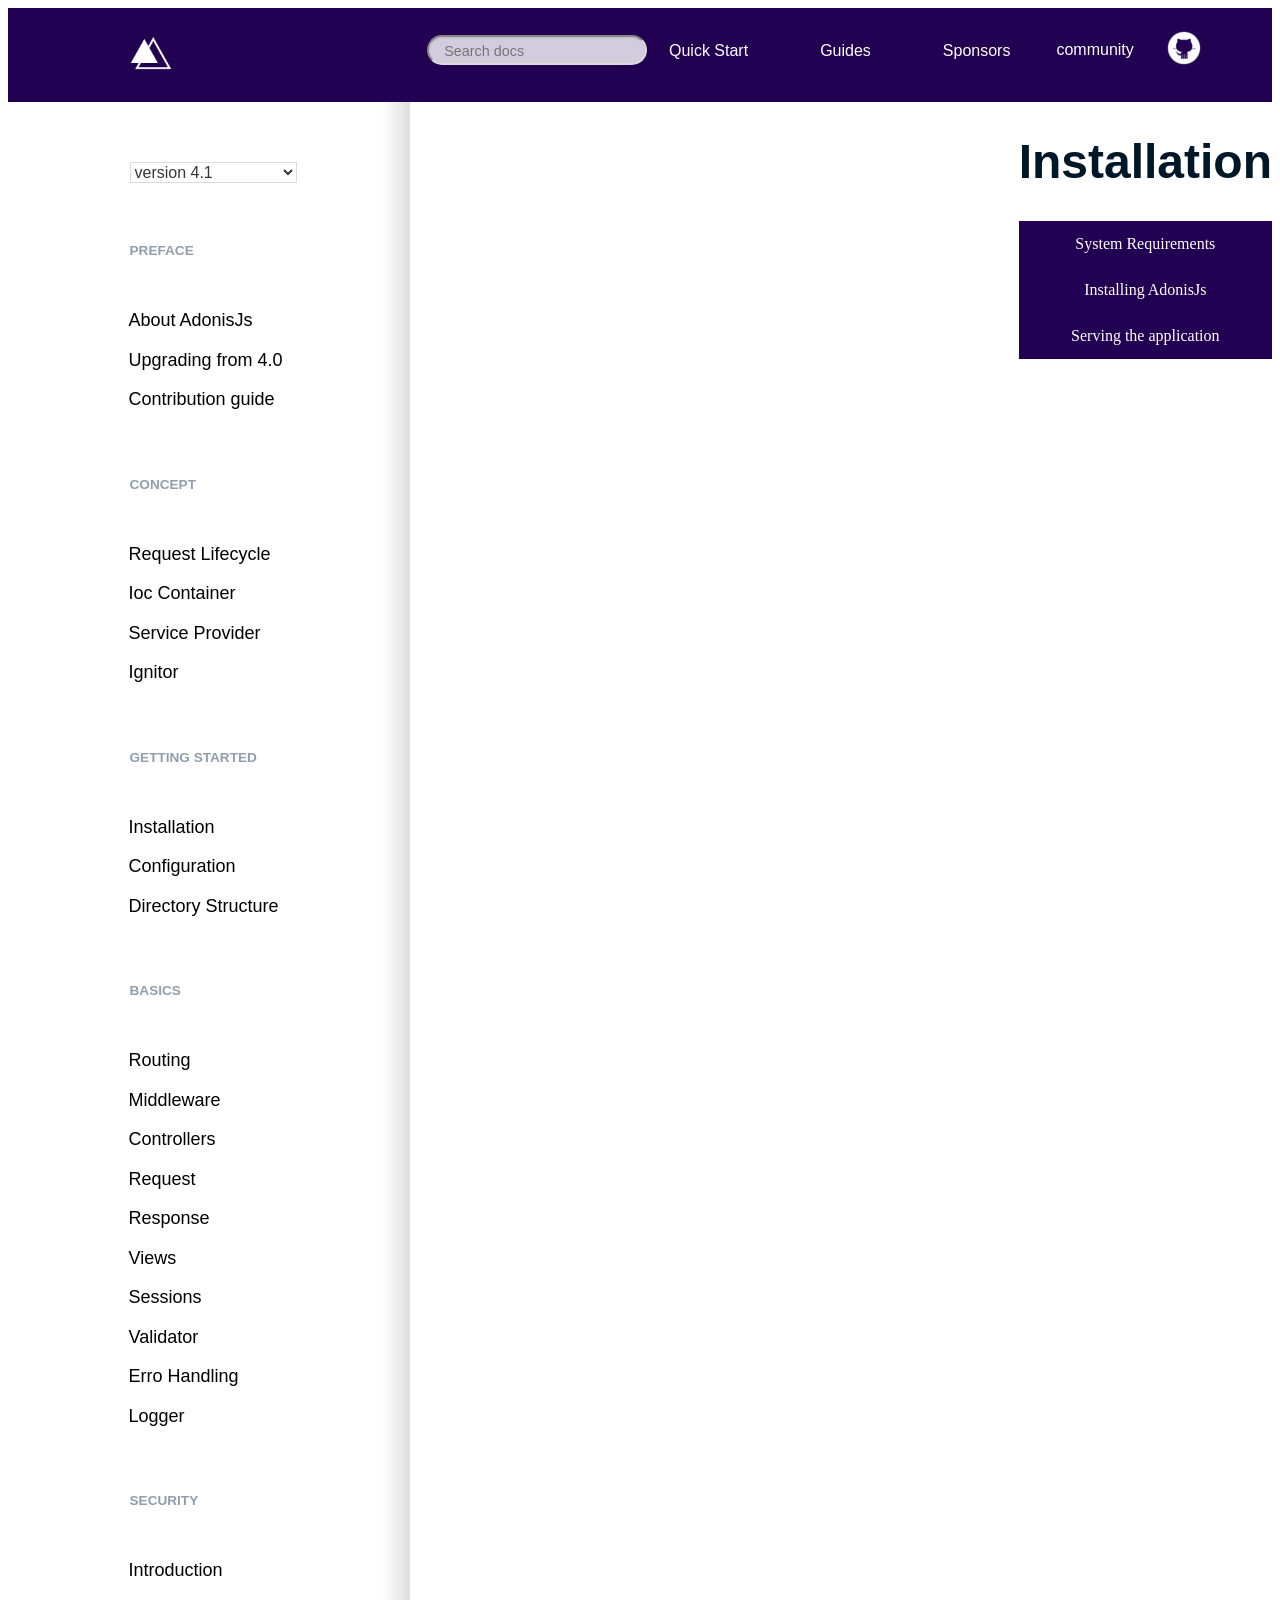
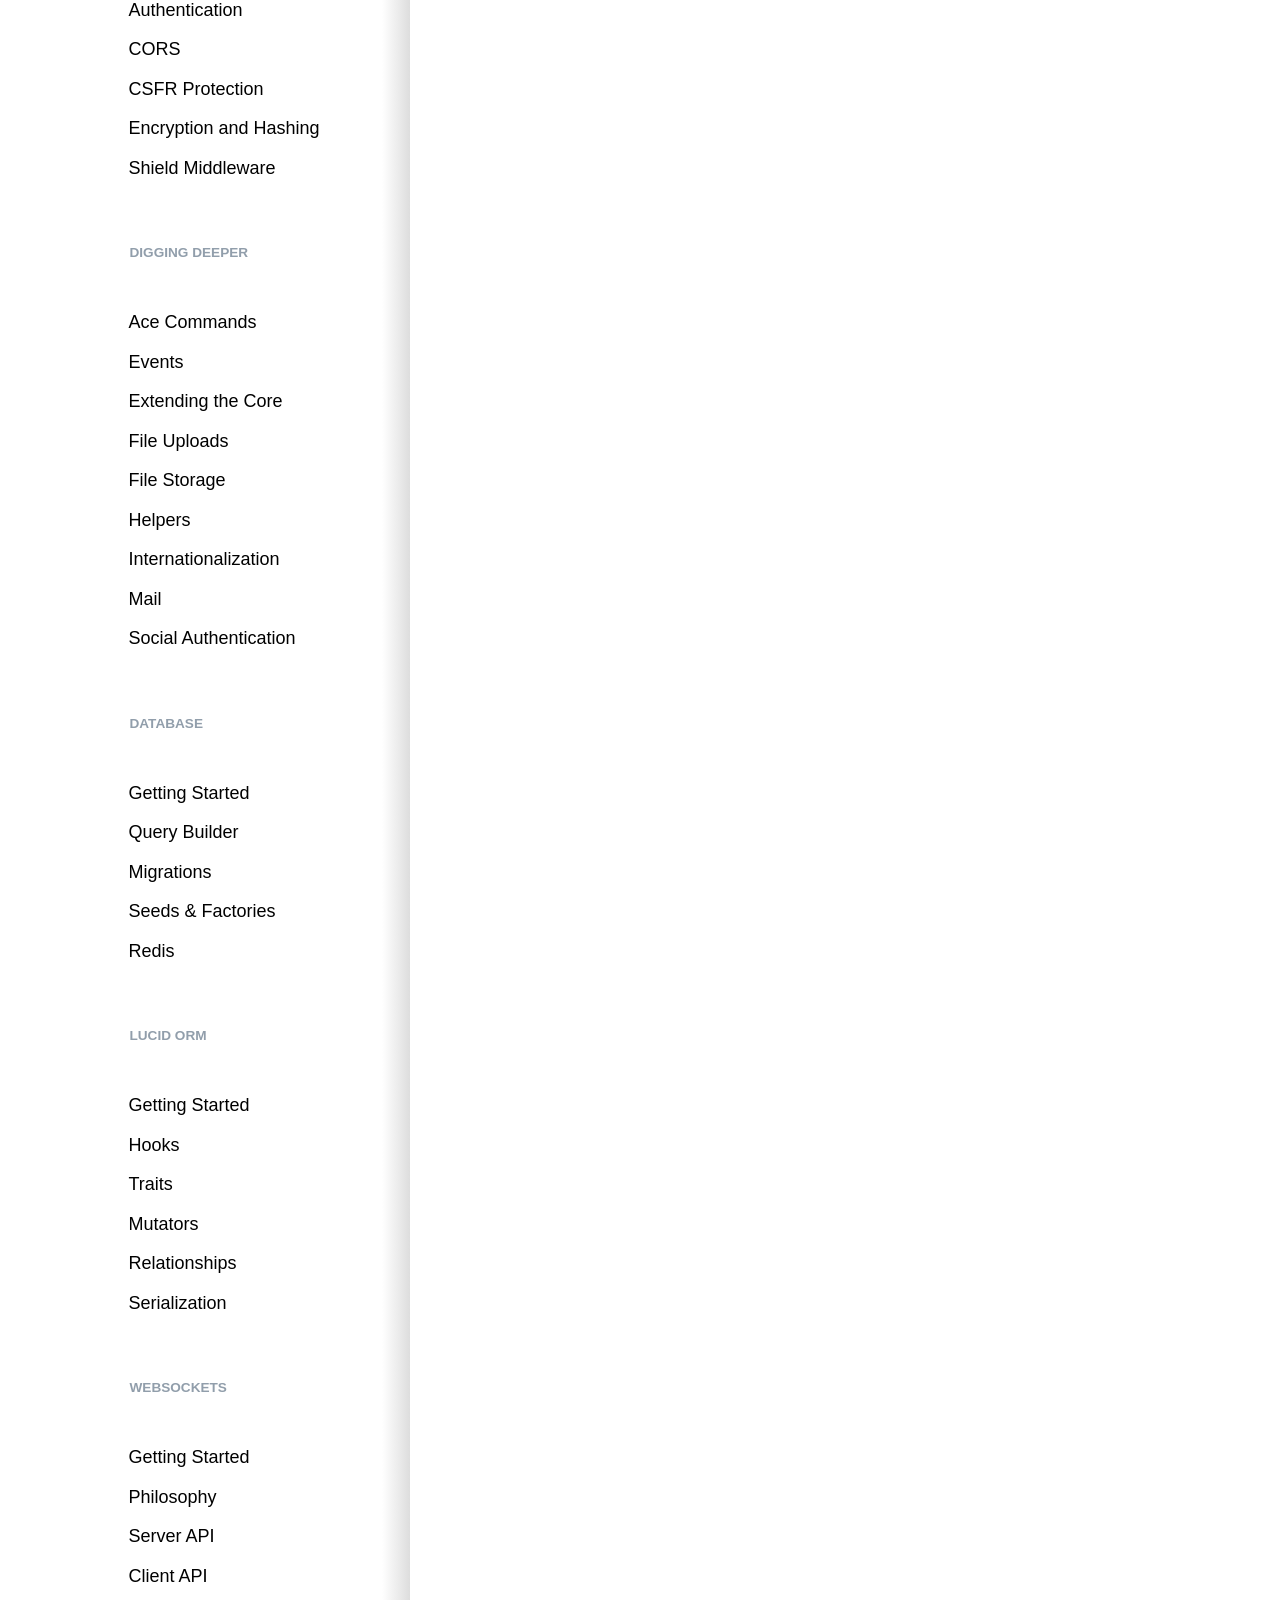
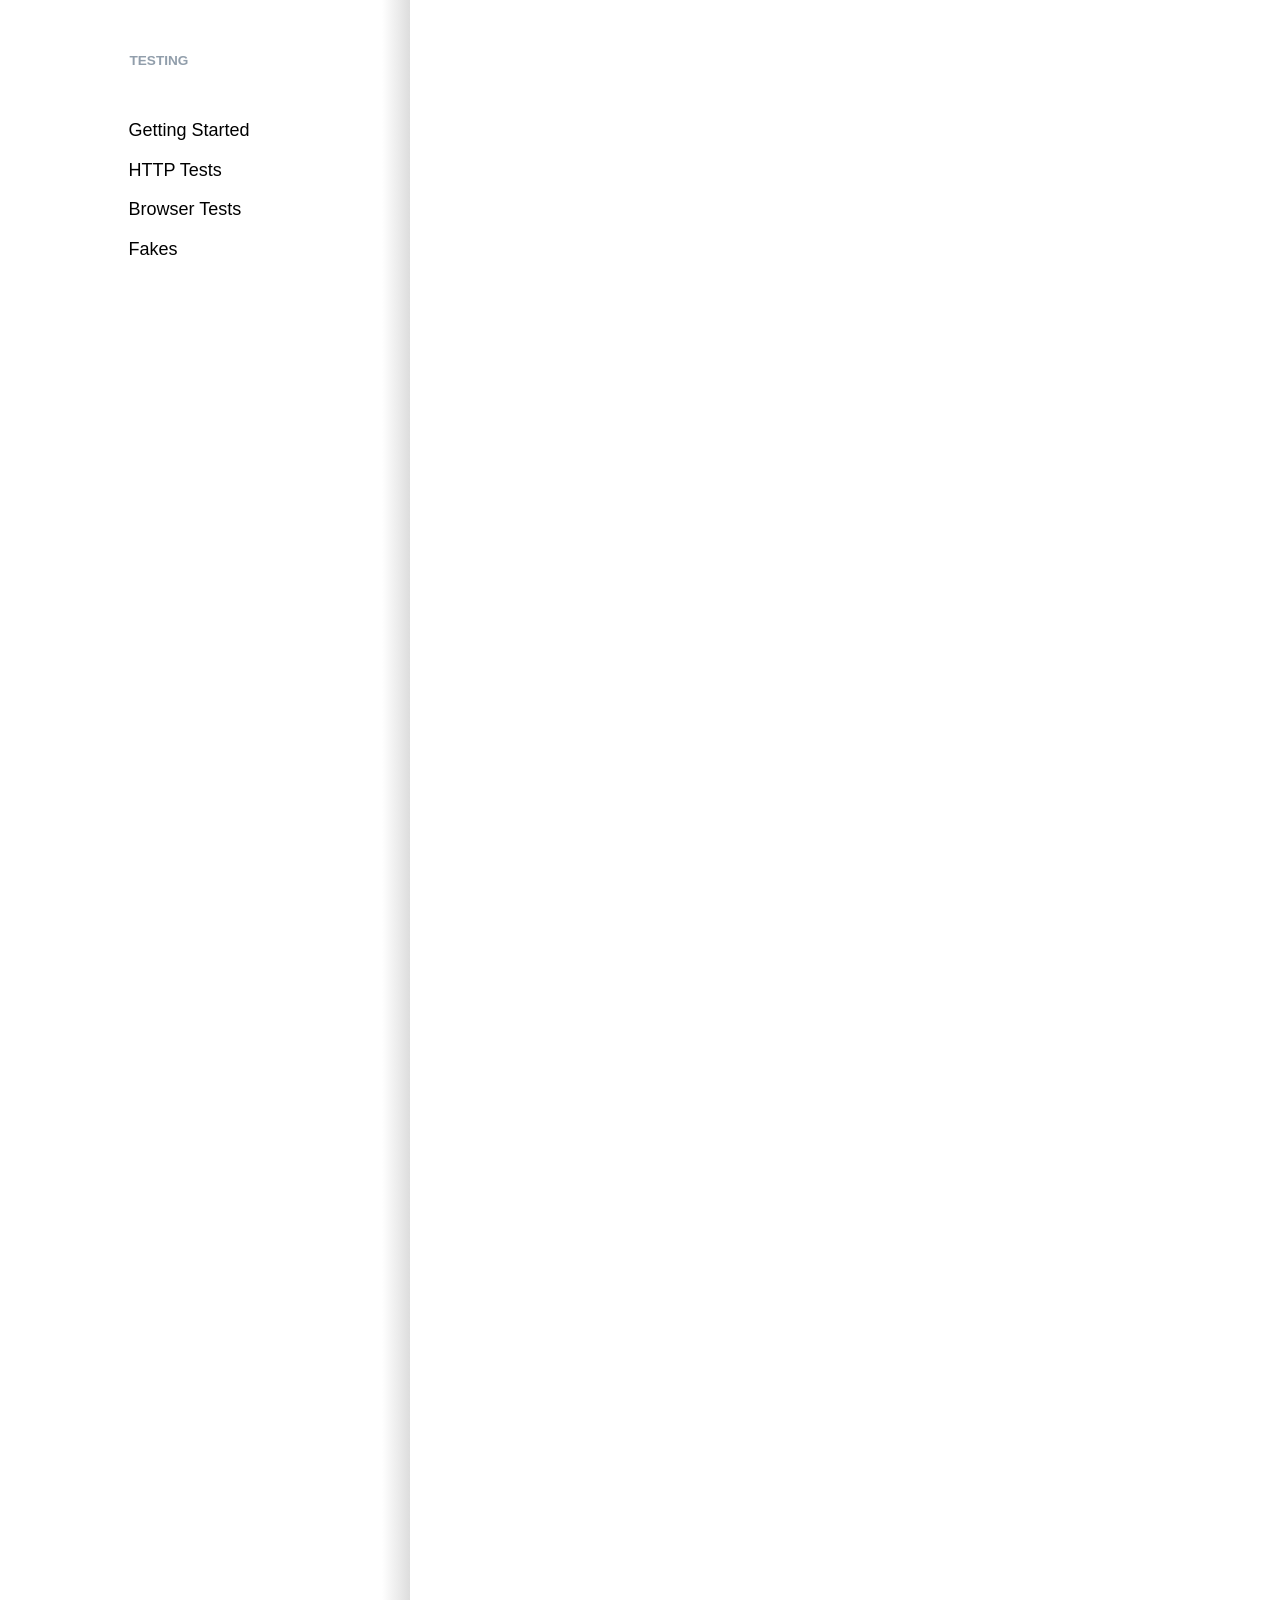
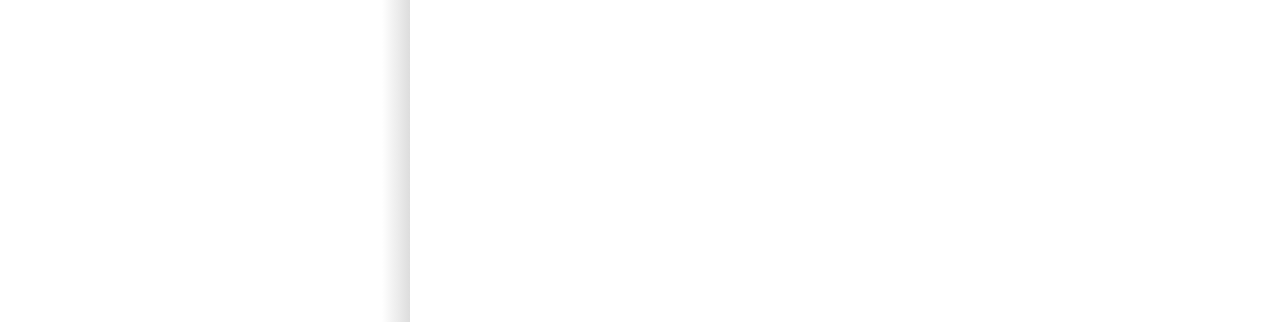
==== CursoHTML-aula6_/CursoHTML-aula6/adonisInstalation.html @ a1cc2a8f "chegando no final" ====
<!DOCTYPE html>
<html>
  <head>
    <title>Instalation</title>
    <meta charset="utf-8" />
    <link rel="icon" href="adonisPagina.png" />
    <link rel="stylesheet" href="adonis.css" />
  </head>
  <body>
    <div style="overflow: auto; min-height: 100vh">
    <div class="navbar" class="countainer">
      <ul class = "floatLeft">
        <li><img src="adonis.jpg" class="adonisImg" /></li>

        <li><input class="text" type="text" placeholder="Search docs" /></li>

        <li><a class="menu" href="#quick start">Quick Start</a></li>
        <li><a class="menu" href="#guides">Guides</a></li>
        <li><a class="menu" href="#sponsor">Sponsors</a></li>
        <li>
          <div>
            <div class="dropdown">
              <button class="dropbtn">
                community
                <i class="fa fa-caret-down"></i>
              </button>
              <div class="dropdown-content">
                <a href="#">Official Packages</a>
                <a href="#">Screecasts</a>
                <a href="#">Twitter</a>
                <a href="#">Github</a>
                <a href="#">Forum</a>
                <a href="#">Blog</a>
                <a href="#">Discord</a>
                <a href="#">Donate</a>
              </div>
            </div>
          </div>
        </li>
        <li><img class="github" src="github.png" /></li>
      </ul>
    </div>
    <main>
      <!-- conteudo da parte de cima e lateral da pagina -->
      <div class="title-wrapper">

        <div class="sidenav" class="countainer" style="min-height:100%; height: 5000px; position: absolute" >
              <select class="select">
                <option value="version4.1">version 4.1</option>
                <option value="version4.0">version 4.0</option>
                <option value="version3.2">version 3.2( legacy )</option>
              </select>
              <aside class = "menu">
              <p class= "menuLabel">Preface</p>
                <ul class = "menuInterno">
                  <li class="menuLi"><a href="#">About AdonisJs </a></li>
                  <li class="menuLi"><a href="#">Upgrading from 4.0</a></li>
                  <li class="menuLi"><a href="#">Contribution guide</a></li>
                </ul>
              </aside>
              <aside class = "menu">
              <p class= "menuLabel">Concept</p>
                <ul class = "menuInterno">
                  <li class="menuLi"><a href="#">Request Lifecycle </a></li>
                  <li class="menuLi"><a href="#">Ioc Container</a></li>
                  <li class="menuLi"><a href="#">Service Provider</a></li>
                  <li class="menuLi"><a href="#">Ignitor</a></li>
                </ul>
              </aside>
              <aside class = "menu">
              <p class= "menuLabel">Getting Started</p>
                <ul class = "menuInterno">
                  <li class="menuLi"><a href="#">Installation </a></li>
                  <li class="menuLi"><a href="#">Configuration</a></li>
                  <li class="menuLi"><a href="#">Directory Structure</a></li>
                </ul>
              </aside>
              <aside class = "menu">
              <p class= "menuLabel">Basics</p>
                <ul class = "menuInterno">
                  <li class="menuLi"><a href="#">Routing </a></li>
                  <li class="menuLi"><a href="#">Middleware</a></li>
                  <li class="menuLi"><a href="#">Controllers</a></li>
                  <li class="menuLi"><a href="#">Request</a></li>
                  <li class="menuLi"><a href="#">Response</a></li>
                  <li class="menuLi"><a href="#">Views</a></li>
                  <li class="menuLi"><a href="#">Sessions</a></li>
                  <li class="menuLi"><a href="#">Validator</a></li>
                  <li class="menuLi"><a href="#">Erro Handling</a></li>
                  <li class="menuLi"><a href="#">Logger</a></li>
                </ul>
              </aside>
              <aside class = "menu">
              <p class= "menuLabel">Security</p>
                <ul class = "menuInterno">
                  <li class="menuLi"><a href="#">Introduction </a></li>
                  <li class="menuLi"><a href="#">Authentication</a></li>
                  <li class="menuLi"><a href="#">CORS</a></li>
                  <li class="menuLi"><a href="#">CSFR Protection</a></li>
                  <li class="menuLi"><a href="#">Encryption and Hashing</a></li>
                  <li class="menuLi"><a href="#">Shield Middleware</a></li>
                </ul>
              </aside>
              <aside class = "menu">
              <p class= "menuLabel">Digging deeper</p>
                <ul class = "menuInterno">
                  <li class="menuLi"><a href="#">Ace Commands</a></li>
                  <li class="menuLi"><a href="#">Events</a></li>
                  <li class="menuLi"><a href="#"> Extending the Core</a></li>
                  <li class="menuLi"><a href="#">File Uploads</a></li>
                  <li class="menuLi"><a href="#">File Storage</a></li>
                  <li class="menuLi"><a href="#">Helpers</a></li>
                  <li class="menuLi"><a href="#">Internationalization</a></li>
                  <li class="menuLi"><a href="#">Mail</a></li>
                  <li class="menuLi"><a href="#">Social Authentication</a></li>
                </ul>
              </aside>
              <aside class = "menu">
              <p class= "menuLabel">DataBase</p>
                <ul class = "menuInterno">
                  <li class="menuLi"><a href="#">Getting Started</a></li>
                  <li class="menuLi"><a href="#">Query Builder</a></li>
                  <li class="menuLi"><a href="#">Migrations</a></li>
                  <li class="menuLi"><a href="#">Seeds & Factories</a></li>
                  <li class="menuLi"><a href="#">Redis</a></li>
                </ul>
              </aside>
              <aside class = "menu">
              <p class= "menuLabel">Lucid Orm</p>
                <ul class = "menuInterno">
                  <li class="menuLi"><a href="#">Getting Started</a></li>
                  <li class="menuLi"><a href="#">Hooks</a></li>
                  <li class="menuLi"><a href="#">Traits</a></li>
                  <li class="menuLi"><a href="#">Mutators</a></li>
                  <li class="menuLi"><a href="#">Relationships</a></li>
                  <li class="menuLi"><a href="#">Serialization</a></li>
                </ul>
              </aside>
              <aside class = "menu">
              <p class= "menuLabel">websockets</p>
                <ul class = "menuInterno">
                  <li class="menuLi"><a href="#">Getting Started</a></li>
                  <li class="menuLi"><a href="#">Philosophy</a></li>
                  <li class="menuLi"><a href="#">Server API</a></li>
                  <li class="menuLi"><a href="#">Client API</a></li>
                </ul>
              </aside>
              <aside class = "menu">
              <p class= "menuLabel">Testing</p>
                <ul class = "menuInterno">
                  <li class="menuLi"><a href="#">Getting Started</a></li>
                  <li class="menuLi"><a href="#">HTTP Tests</a></li>
                  <li class="menuLi"><a href="#">Browser Tests</a></li>
                  <li class="menuLi"><a href="#">Fakes</a></li>
                </ul>
              </aside>
        </div>
        <div class = "containerMed">
          <h1>Installation</h1>
          <!-- Conteudo mediano da pagina com o passo a passo do adonis -->
          <div>
            <div>
              <ul class = "boxInterna">
                <li><a href="#system_requires">System Requirements</a></li>
                <li><a href="#Installing_adonis">Installing AdonisJs</a></li>
                <li><a href="#serving_the_application">Serving the application</a></li>
              </ul>
            </div>
          </div>
        </div>
      </div>
    </main>
  </div>
  </body>
</html>
---- CursoHTML-aula6_/CursoHTML-aula6/adonis.css ----
/*
h1 {
  font-family: "Open Sans Condensed", "Arial", sans-serif;
  font-size: 5%;
  text-align: center;
  background-color: #851944;
  color: #fff;
  padding: 25px;
  border-bottom: 10px solid black;
  font-size: 60px;
  text-transform: uppercase;
}
<li style="float:right"><a href="#about">About</a></li>
// codigo do html
<img src="adonis.jpg" alt="imagem do adonis" width="5%" height="5%" />
      <h1>Adonis</h1>
      <img src="github.png" alt="imagem github" />
*/
html {
  background-color: #fff;
  font-size: 16px;
  -moz-osx-font-smoothing: grayscale;
  -webkit-font-smoothing: antialiased;
  min-width: 300px;
  overflow-x: hidden;
  overflow-y: scroll;
  text-rendering: optimizeLegibility;
  text-size-adjust: 100%;
}
h1,
h2,
h3,
h4,
h5 {
  font-family: "effra", sans-serif;
  font-weight: 600;
  color: #001728;
}
h1 {
  font-size: 30px;
  text-align: center;
  width: calc(100% - 40px);
  font-size: 3rem;
}
ul {
  list-style-type: none;
  margin: 0;
  padding: 0;
  overflow: hidden;
  background-color: #220052;
}

.floatLeft li {
  float: left;
}

li a {
  display: block;
  color: white;
  padding: 14px 16px;
  text-decoration: none;
}

.adonisImg {
  width: 100px;
  height: 90px;
  padding: 5px;
  box-sizing: border-box;
  margin-right: 35px;
  margin-left: 69%;
}

/*
Separacao  do h3schools

*/
/* Navbar container */
.navbar {
  overflow: hidden;
  background-color: #220052;
  font-family: Arial;
  display: flex;
  align-items: baseline;
}

/* Links inside the navbar */
.navbar a {
  float: left;
  font-size: 16px;
  color: white;
  text-align: center;
  /* padding: 12px 14px; */
  text-decoration: none;
  margin: 20px;
}

/* The dropdown container */
.dropdown {
  float: left;
  overflow: hidden;
  padding-top: 20px;
}

/* Dropdown button */
.dropdown .dropbtn {
  font-size: 16px;
  border: none;
  outline: none;
  color: white;
  padding: 8px 10px;
  background-color: inherit;
  font-family: inherit; /* Important for vertical align on mobile phones */
  margin-top: 5%; /* Important for vertical align on mobile phones */
}

/* Add a red background color to navbar links on hover 
.navbar a:hover,
.dropdown:hover .dropbtn {
  background-color: red;
}
*/
/* Dropdown content (hidden by default) */
.dropdown-content {
  display: none;
  position: absolute;
  background-color: #f9f9f9;
  min-width: 160px;
  box-shadow: 0px 8px 16px 0px rgba(0, 0, 0, 0.2);
  z-index: 1;
}

/* Links inside the dropdown */
.dropdown-content a {
  float: none;
  color: black;
  padding: 12px 16px;
  text-decoration: none;
  display: block;
  text-align: left;
}

/* Add a grey background color to dropdown links on hover */
.dropdown-content a:hover {
  background-color: #ddd;
}

/* Show the dropdown menu on hover */
.dropdown:hover .dropdown-content {
  display: block;
}
.github {
  padding: 20px;
  box-sizing: border-box;
}
.text {
  background: rgba(255, 255, 255, 0.8);
  padding: 5px;
  margin: 27px;
  border-color: #dbdbdb;
  color: #363636;
  box-shadow: inset 0 1px 2px rgba(10, 10, 10, 0.1);
  border-radius: 23px;
  padding: 6px 21px 4px 15px;
  font-size: 0.9rem;
  height: auto;
  margin-right: 270px;
  margin-left: 58%;
}
.select {
  background-color: #fff;
  border-color: #dbdbdb;
  color: #363636;
  cursor: pointer;
  display: block;
  font-size: 1em;
  max-width: 100%;
  outline: none;
  margin-left: 120px;
  margin-top: 40px;
}
.title-wrapper {
  display: flex;
  align-items: center;
  flex-direction: row-reverse;
}
.countainer {
  display: flex;
}

/* The sidebar menu */
/*css da barra lateral*/
.sidenav {
  height: 100%; /* Full-height: remove this if you want "auto" height */
  width: 400px; /* Set the width of the sidebar */
  position: fixed; /* Fixed Sidebar (stay in place on scroll) */
  z-index: 1; /* Stay on top */
  top: 0; /* Stay at the top */
  left: 0;
  background-image: linear-gradient(to right, white 93%, #ddd);
  overflow: hidden; /* Disable horizontal scroll */
  padding-top: 20px;
  margin-top: 102px;
  margin-left: 9.5px;
}

/* The navigation menu links */
.sidenav a {
  padding: 10px 10px 6px 6px;
  text-decoration: none;
  font-size: 18px;
  color: #818181;
  display: block;
  margin-top: 40px;
  font-family: "lato", sans-serif;
}

/* When you mouse over the navigation links, change their color */
.sidenav a:hover {
  color: #fb2f51;
}

/* Style page content */
.main {
  margin-left: 160px; /* Same as the width of the sidebar */
  padding: 0px 10px;
}

/* On smaller screens, where height is less than 450px, change the style of the sidebar (less padding and a smaller font size) */
@media screen and (max-height: 450px) {
  .sidenav {
    padding-top: 15px;
  }
  .sidenav a {
    font-size: 18px;
  }
}
.menuInterno {
  background-color: transparent;
  margin-top: 40px;
  display: block;
}
.menuLi a {
  padding: 6px 6px 6px 6px;
  text-decoration: none;
  font-size: 18px;
  color: black;
  margin-top: 5px;
  font-family: "lato", sans-serif;
  line-height: 1.25;
  width: 100%;
  margin-left: 113px;
}
.menuLabel {
  font-family: "effra", sans-serif;
  font-weight: 600;
  color: #919eab;
  font-size: 0.85rem;
  text-transform: uppercase;
  margin-top: 60px;
  margin-left: 120px;
}
.containerMed {
  text-align: center;
}
.boxInterna li a {
  background-color: transparent;
}
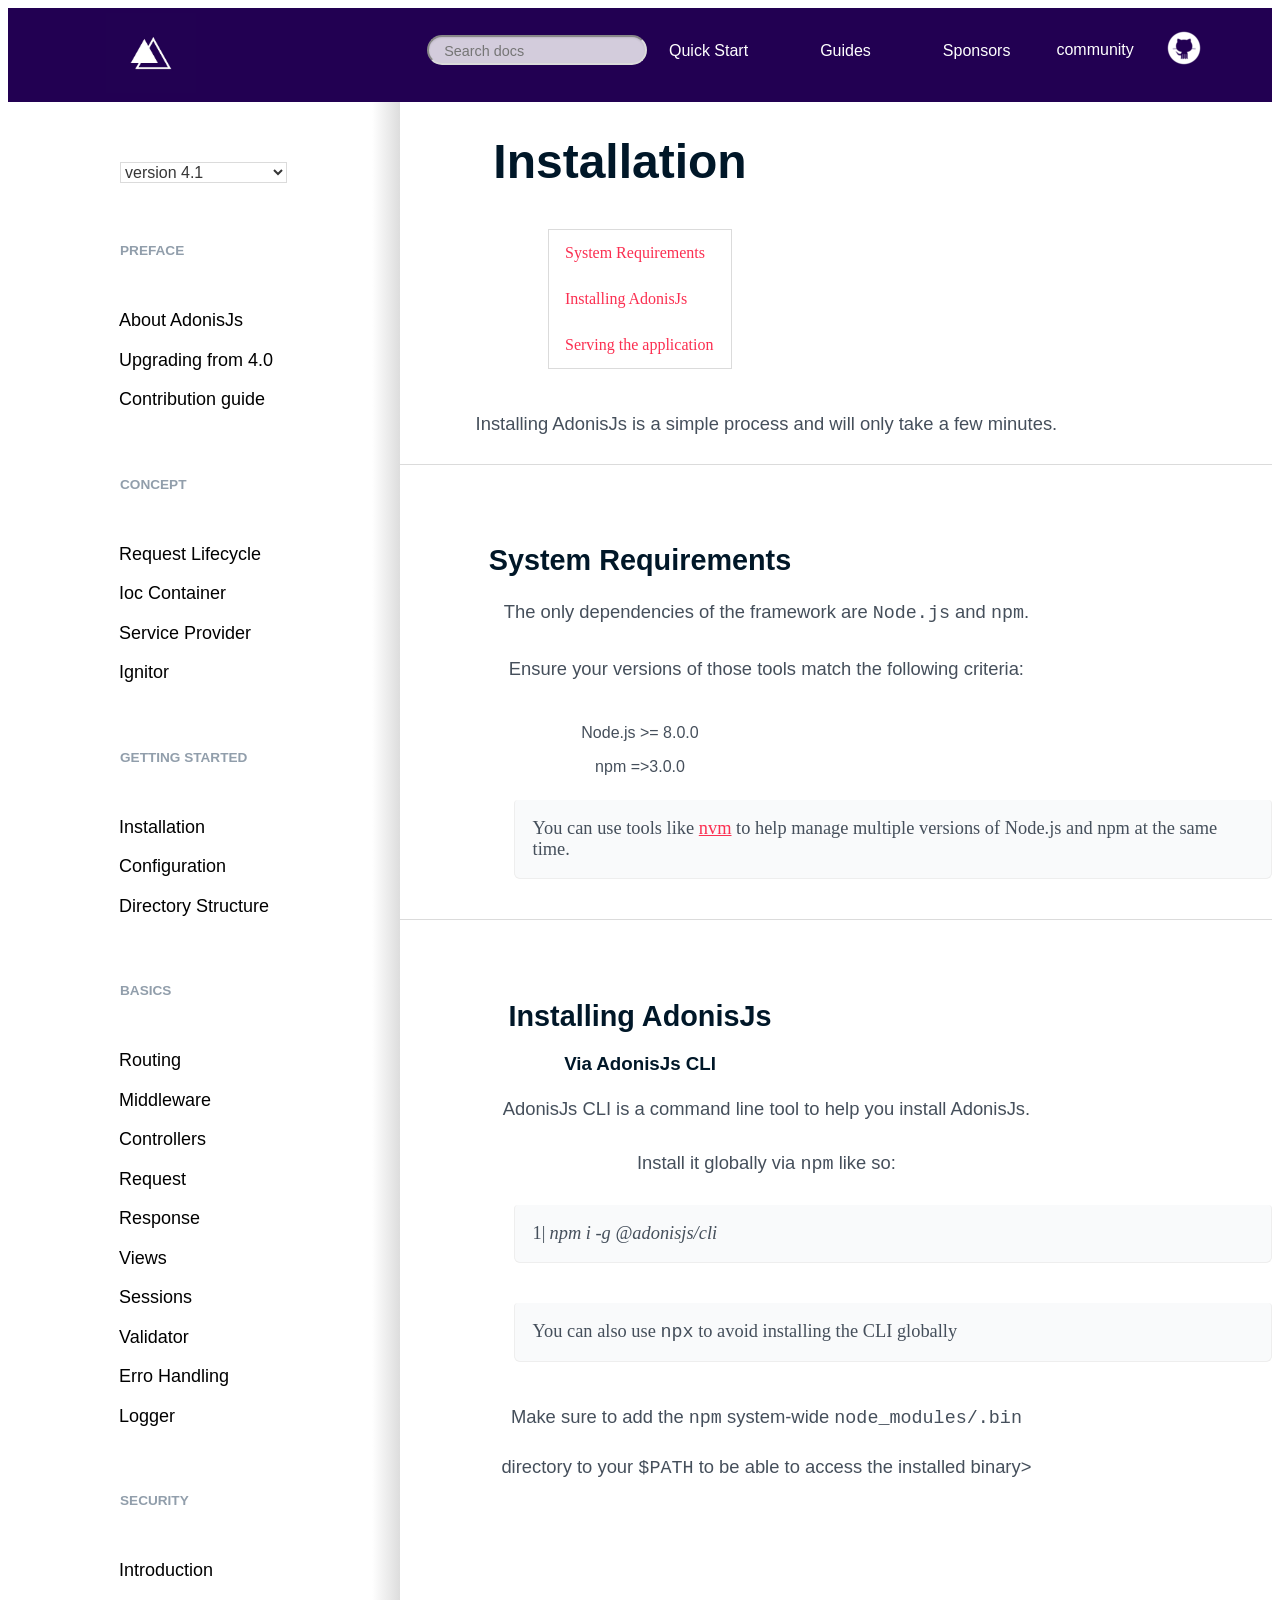
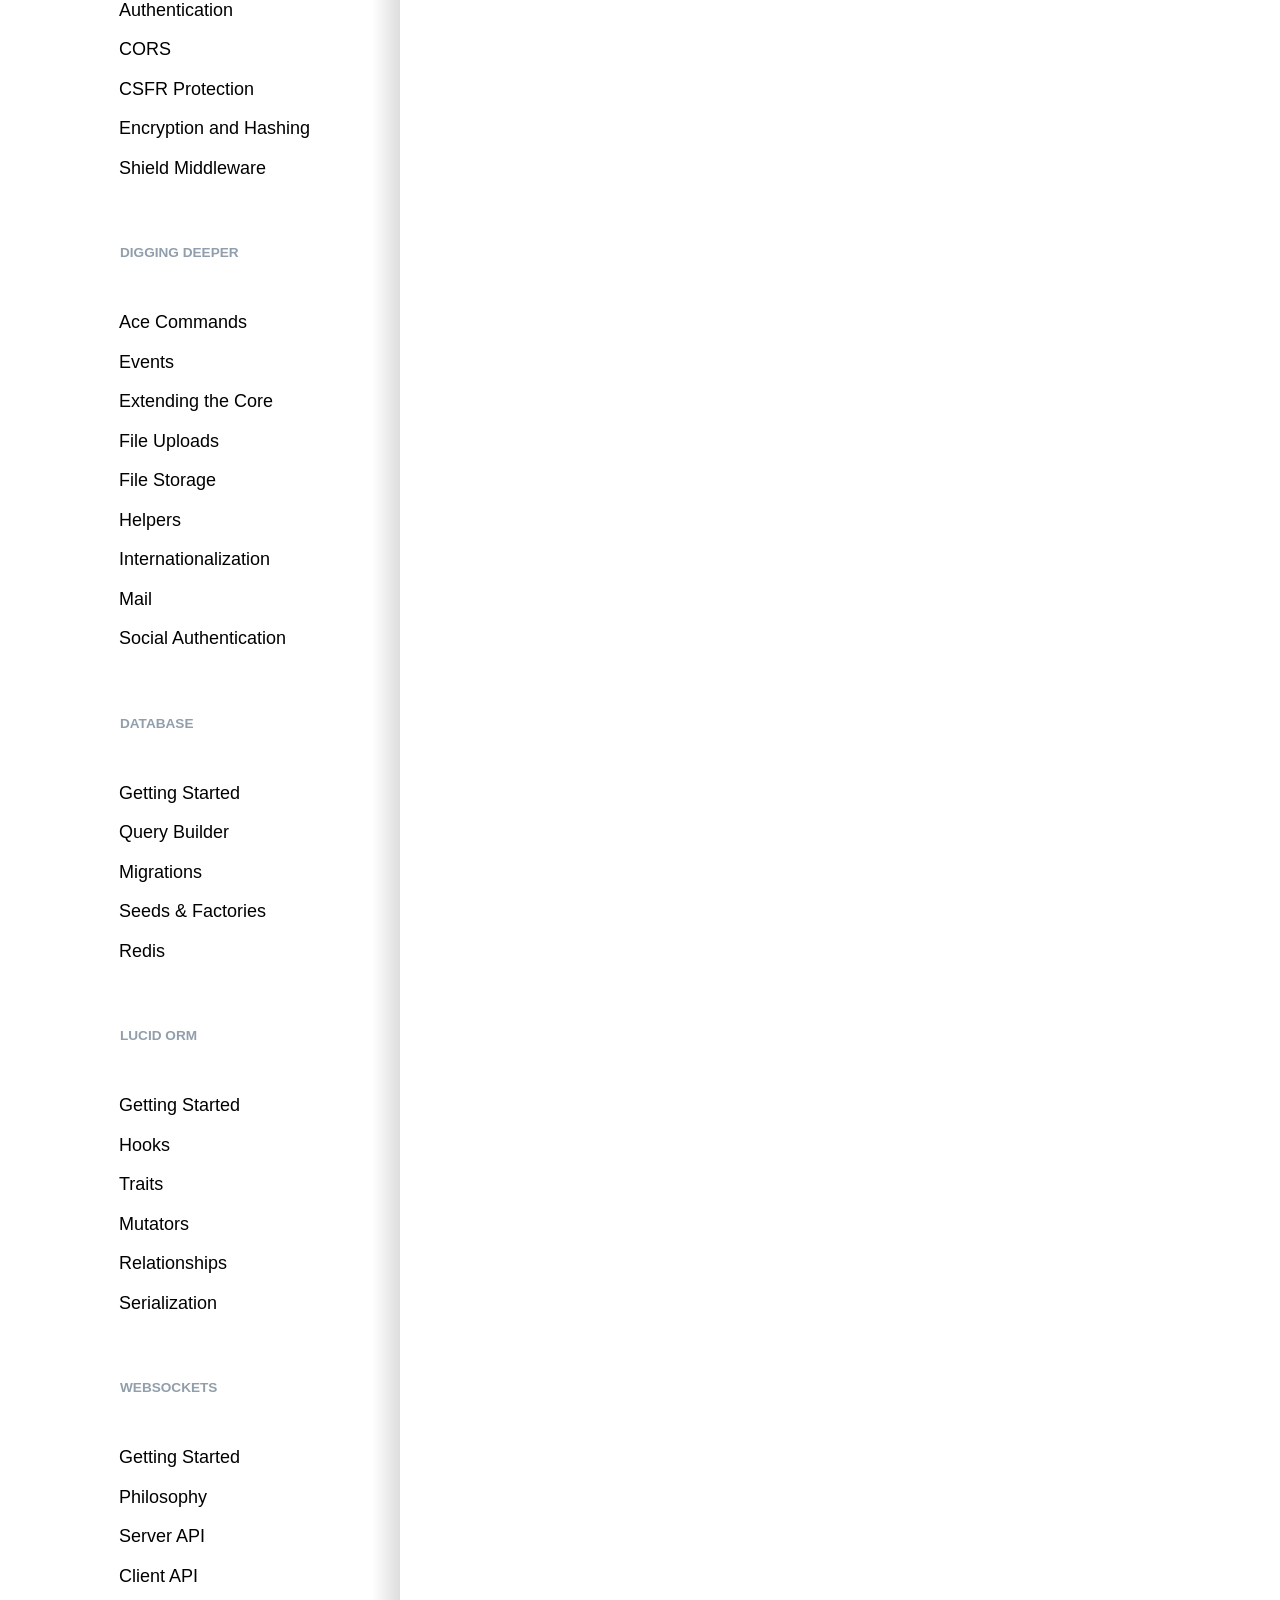
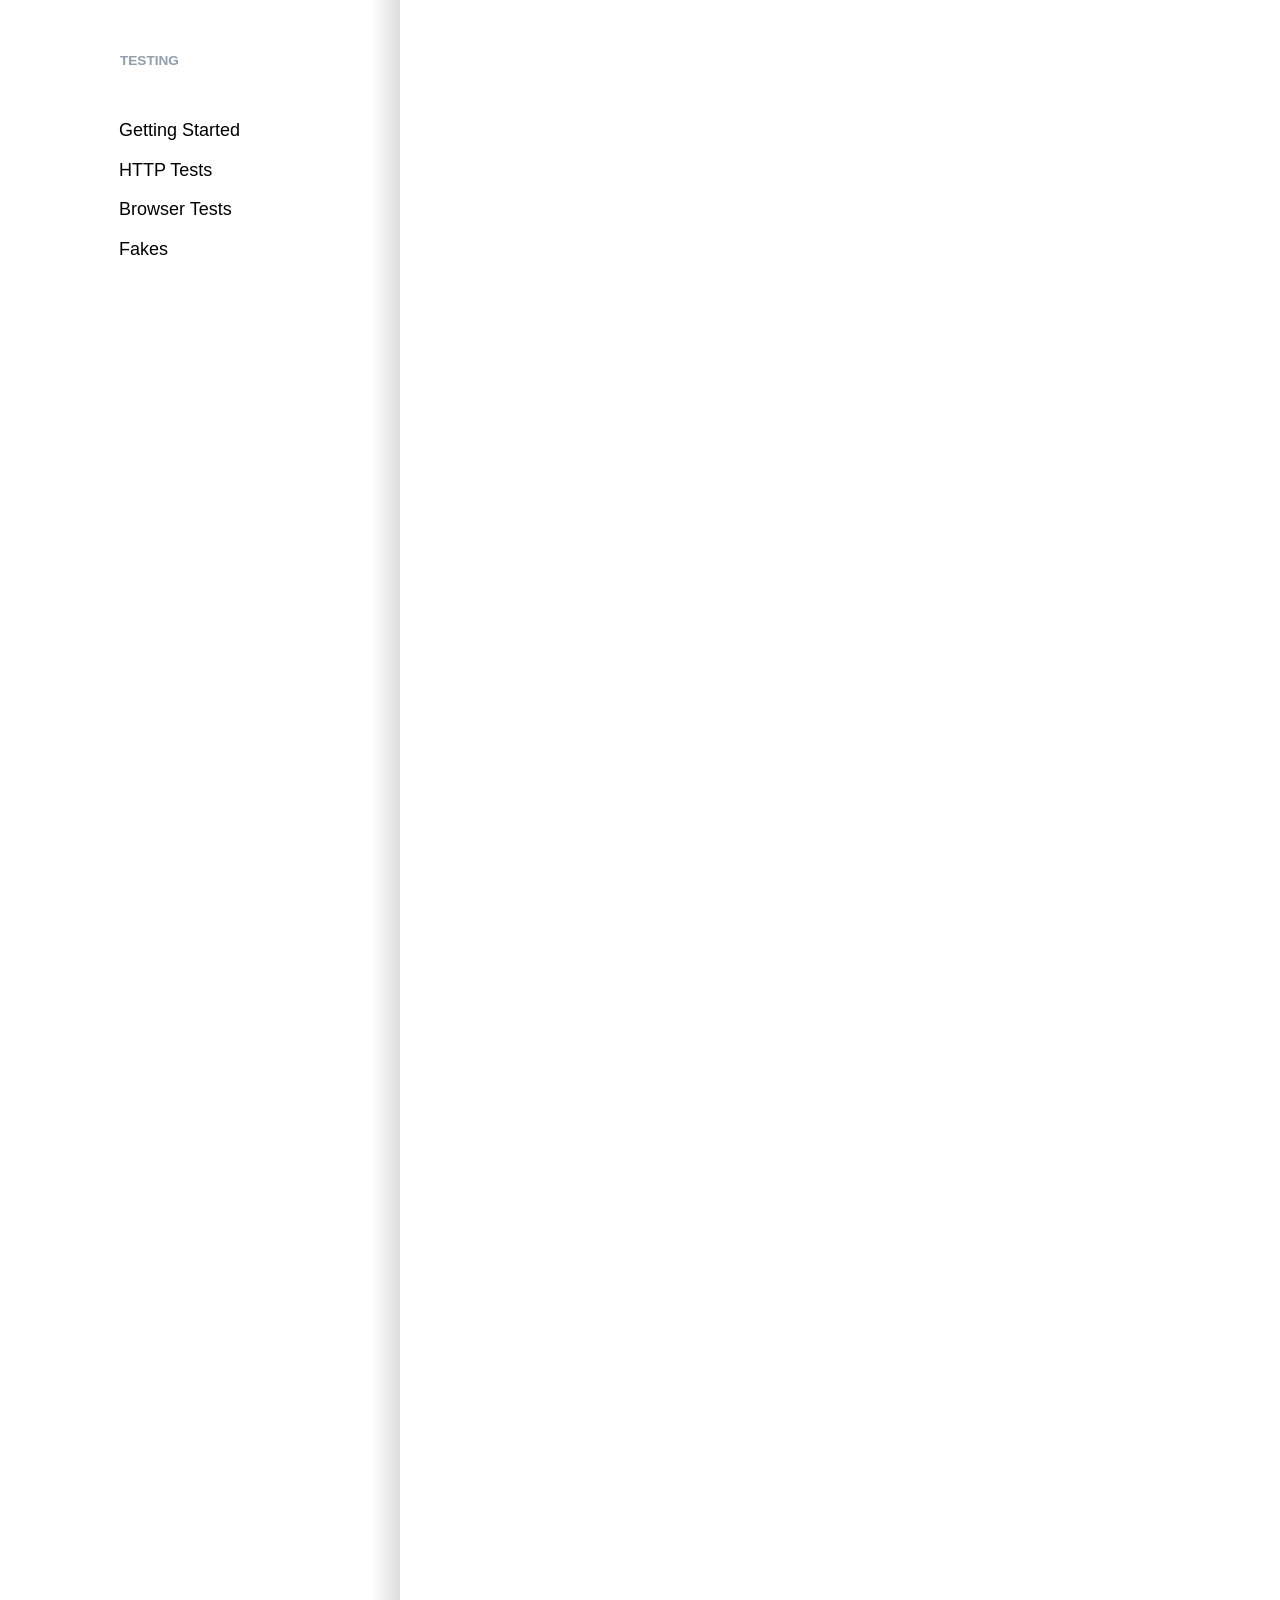
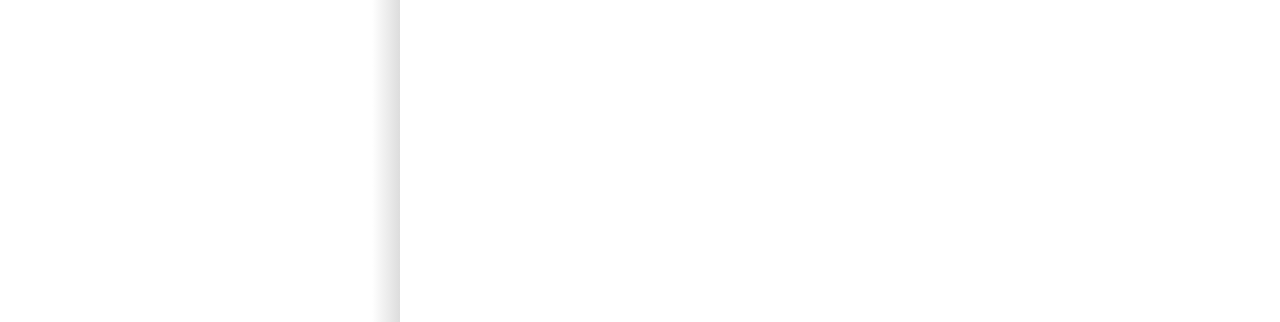
==== commit a8029c4e: "second commit" ====
--- a/CursoHTML-aula6_/CursoHTML-aula6/adonisInstalation.html
+++ b/CursoHTML-aula6_/CursoHTML-aula6/adonisInstalation.html
@@ -159,12 +159,88 @@
           <h1>Installation</h1>
           <!-- Conteudo mediano da pagina com o passo a passo do adonis -->
           <div>
-            <div>
-              <ul class = "boxInterna">
-                <li><a href="#system_requires">System Requirements</a></li>
-                <li><a href="#Installing_adonis">Installing AdonisJs</a></li>
-                <li><a href="#serving_the_application">Serving the application</a></li>
+              <ul class = "ulCaixa">
+                <li ><a href="#system_requires">System Requirements</a></li>
+                <li ><a href="#Installing_adonis">Installing AdonisJs</a></li>
+                <li ><a href="#serving_the_application">Serving the application</a></li>
               </ul>
+              <p class = "paragrafo">
+                  Installing AdonisJs is a simple process and will only take a few minutes.
+              </p> 
+          </div>
+          <div class = "select1">
+            <h2 class = "systemReq">
+              System Requirements
+            </h2>
+            <di>
+              <div  class = paragrafo>
+                <p>
+                  The only dependencies of the framework are <code>Node.js</code> and <code>npm</code>.
+                </p>
+              </div>
+              <div  class = paragrafo>
+                  <p>
+                      Ensure your versions of those tools match the following criteria:
+                  </p>
+              </div>
+              <div class = ulList>
+                  <ul>
+                    <li>
+                      <p>Node.js >= 8.0.0</p>
+                    </li>
+                    <li>
+                      <p>npm =>3.0.0</p>
+                    </li>
+                  </ul>
+              </div>
+              <div class = "admonitionblock">
+                  <table>
+                    <tbody>
+                      <tr>
+                        <td>
+                          You can use tools like 
+                          <a href="#">nvm</a>
+                          to help manage multiple versions of  Node.js and npm at the same time.  
+                        </td>
+                      </tr>
+                    </tbody>
+                  </table>   
+              </div>
+            </di>
+          </div>
+          <div class = "select1">
+            <h2 class = "systemReq">Installing AdonisJs</h2>
+            <div class = "sect2">
+              <h3 class = "h3">
+                Via AdonisJs CLI
+              </h3>
+              <div class = "paragrafo">
+                <p>AdonisJs CLI is a command line tool to help you install AdonisJs.</p>
+              </div>
+              <div class = "paragrafo">
+                <p>Install it globally via <code>npm</code> like so:</p>
+              </div>
+              <div class = "admonitionblock">
+                <table>
+                  <tbody>
+                    <tr>
+                      <td> 1|</td>
+                      <td><i>npm i -g @adonisjs/cli</i></td>
+                  </tbody>
+                </table>
+              </div>
+              <div class = "admonitionblock">
+                  <table>
+                      <tbody>
+                        <tr>
+                          <td>You can also use <code>npx</code> to avoid installing the CLI globally</td>
+                      </tbody>
+                    </table>
+              </div>
+              <div class = "paragrafo">
+                <p>Make sure to add the <code>npm</code> system-wide <code>node_modules/.bin</code></p>
+                <p>directory to your <code>$PATH</code> to be able to access the installed binary></p>
+              </div>
             </div>
           </div>
         </div>
--- a/CursoHTML-aula6_/CursoHTML-aula6/adonis.css
+++ b/CursoHTML-aula6_/CursoHTML-aula6/adonis.css
@@ -179,7 +179,6 @@
   margin-top: 40px;
 }
 .title-wrapper {
-  display: flex;
   align-items: center;
   flex-direction: row-reverse;
 }
@@ -200,7 +199,7 @@
   overflow: hidden; /* Disable horizontal scroll */
   padding-top: 20px;
   margin-top: 102px;
-  margin-left: 9.5px;
+  /* margin-left: 9.5px; */
 }
 
 /* The navigation menu links */
@@ -259,9 +258,64 @@
   margin-top: 60px;
   margin-left: 120px;
 }
-.containerMed {
-  text-align: center;
-}
-.boxInterna li a {
+.containerMed .ulCaixa {
   background-color: transparent;
-}
+  border: 1px solid #dbdbdb;
+  margin: 40px 540px;
+  text-align: justify;
+}
+.containerMed .ulCaixa li a {
+  color: #fb2f51;
+}
+.paragrafo {
+  text-align: center;
+  margin-left: 20%;
+  color: #454f5b;
+  font-weight: 500;
+  line-height: 1.6;
+  margin-bottom: 25px;
+  font-size: 1.15rem;
+  font-family: "lato", sans-serif;
+}
+.select1 {
+  padding-top: 56px;
+  margin-bottom: 32px;
+  border-top: 1px solid #dbdbdb;
+}
+.systemReq {
+  content: "#";
+  font-size: 1.8rem;
+  text-align: center;
+  margin-bottom: 20px;
+  font-family: "effra", sans-serif;
+  cursor: pointer;
+}
+.ulList ul {
+  background-color: transparent;
+  text-align: center;
+  font-family: "effra", sans-serif;
+}
+.ulList ul li {
+  color: #454f5b;
+}
+.admonitionblock {
+  background: #f9fafb;
+  border-radius: 4px 4px 6px 6px;
+  padding: 15px;
+  margin-left: 40%;
+  border-left: 1px solid #eee;
+  border-right: 1px solid #eee;
+  border-bottom: 1px solid #eee;
+  margin-bottom: 2.5em;
+  margin-top: 0.5em;
+}
+.admonitionblock table tr td a {
+  color: #fb2f51;
+}
+.admonitionblock table tr td {
+  color: #454f5b;
+  font-size: 1.15rem;
+}
+.select1 .sect2 .h3 {
+  text-align: center;
+}
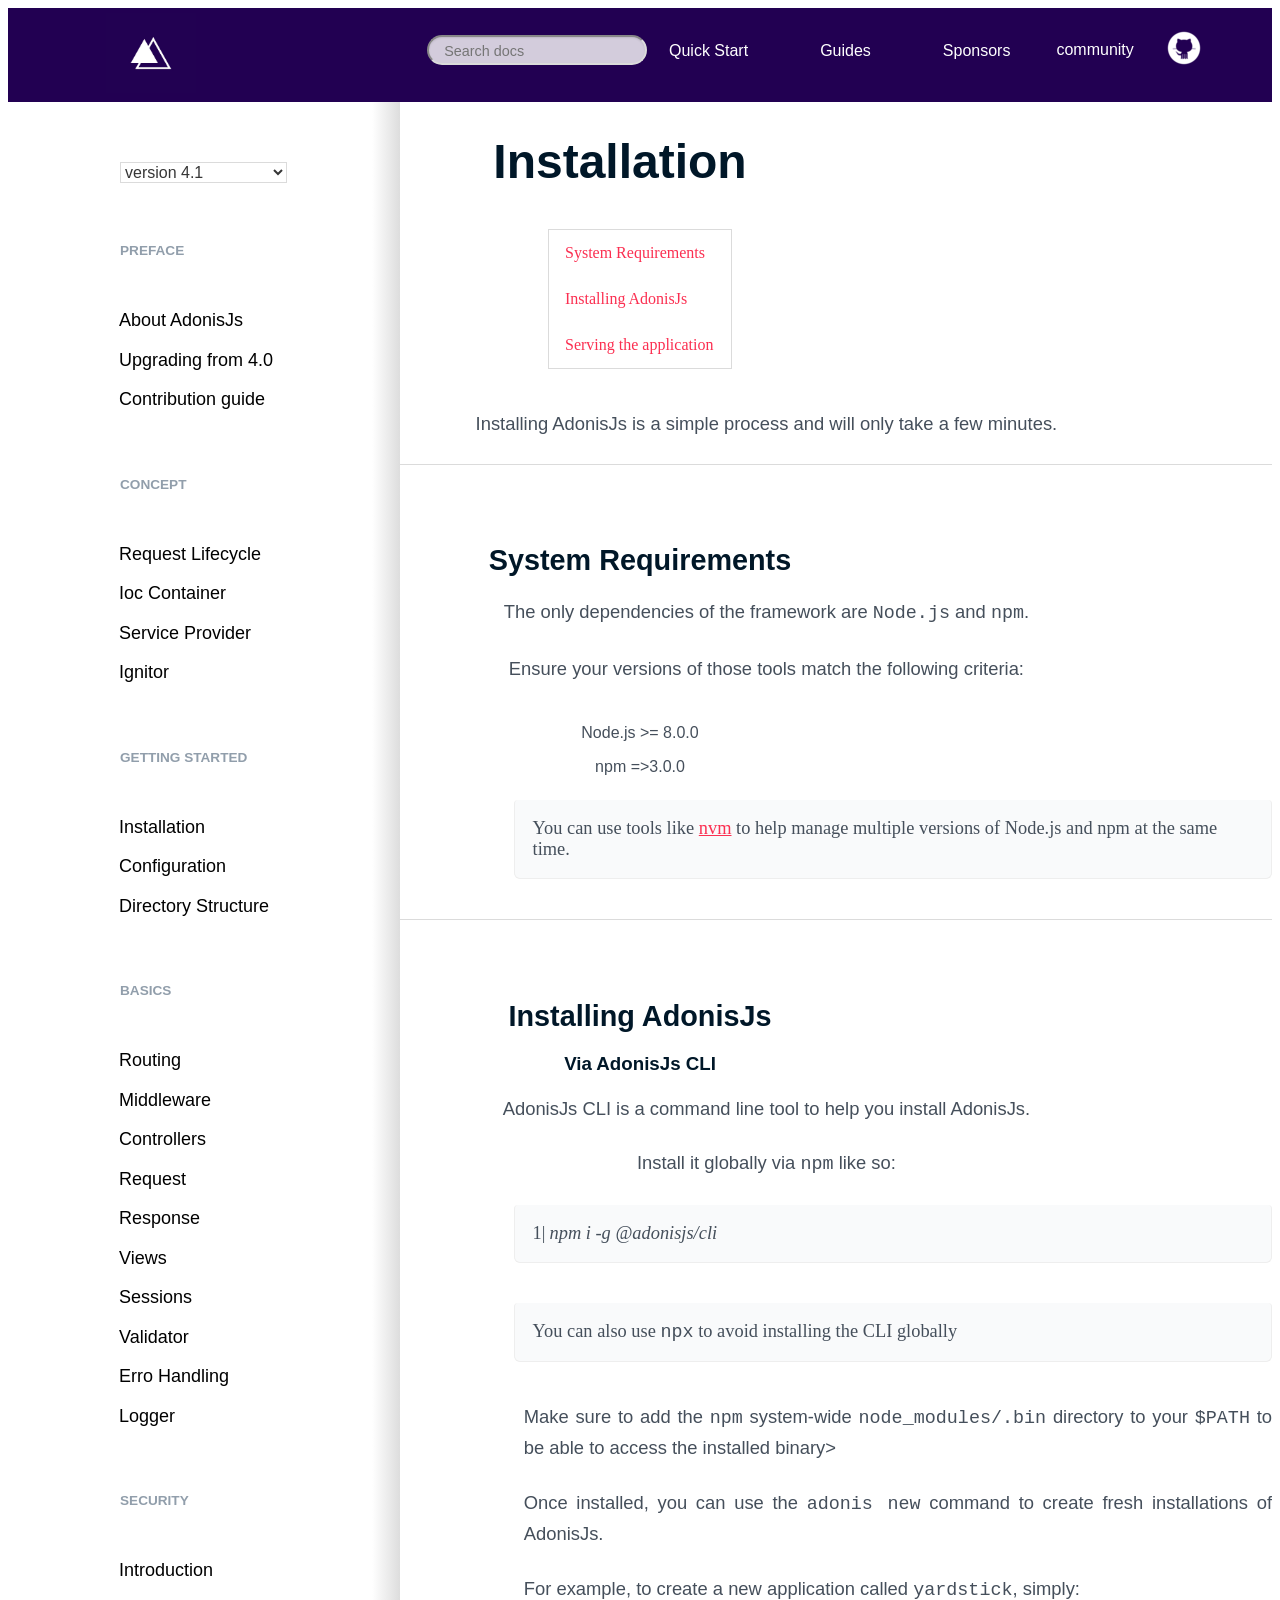
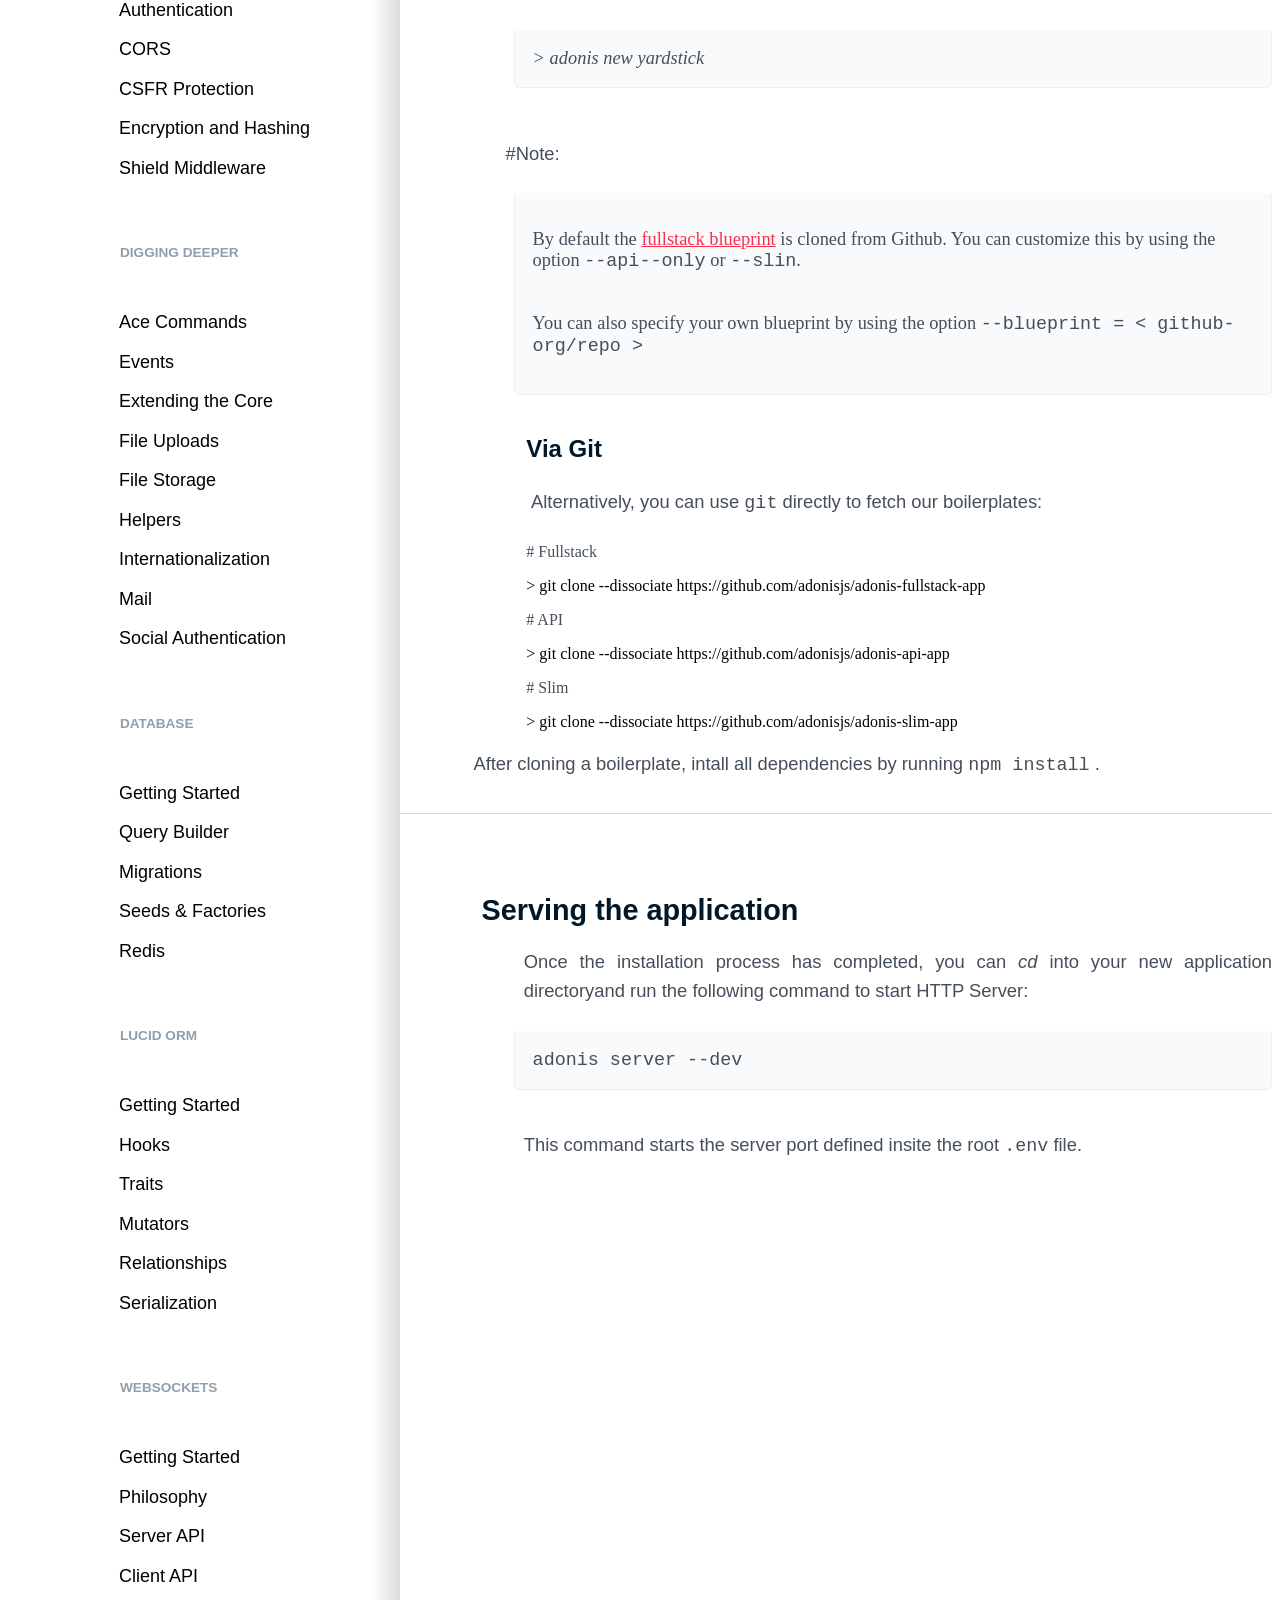
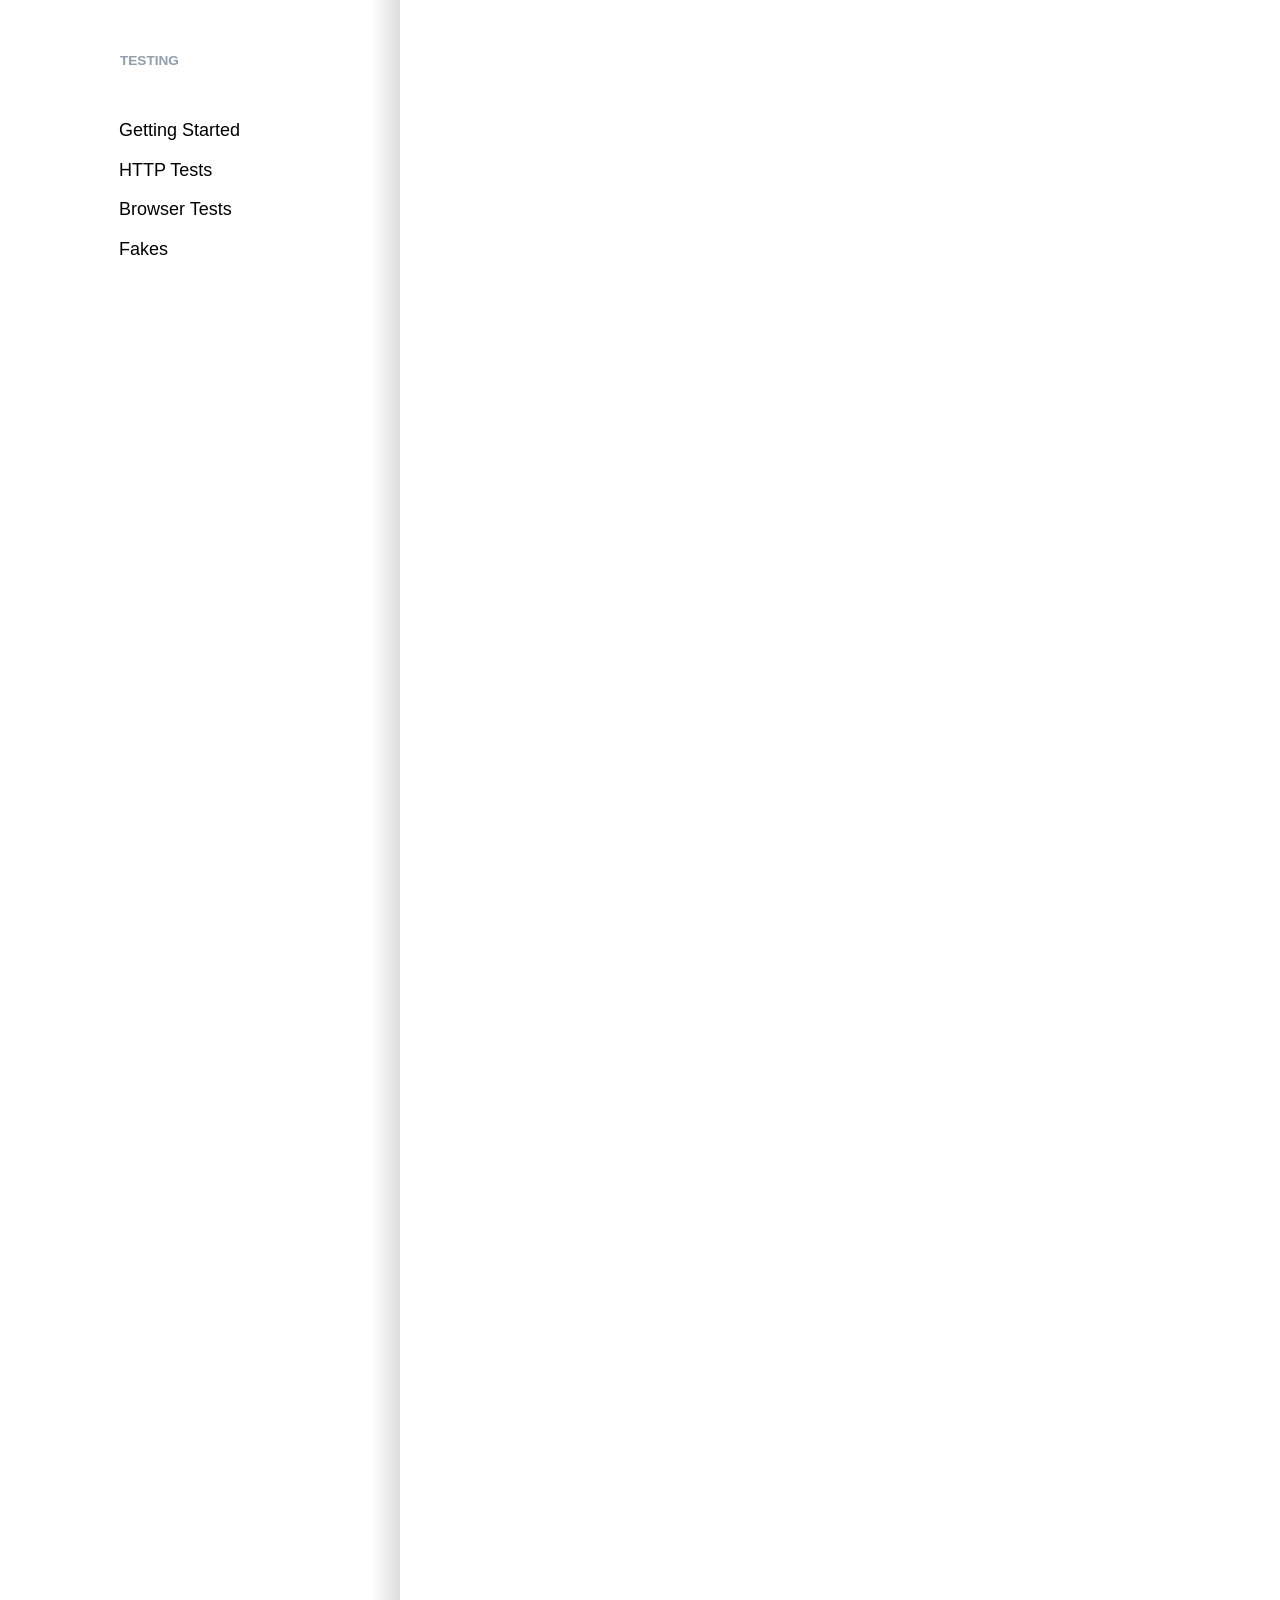
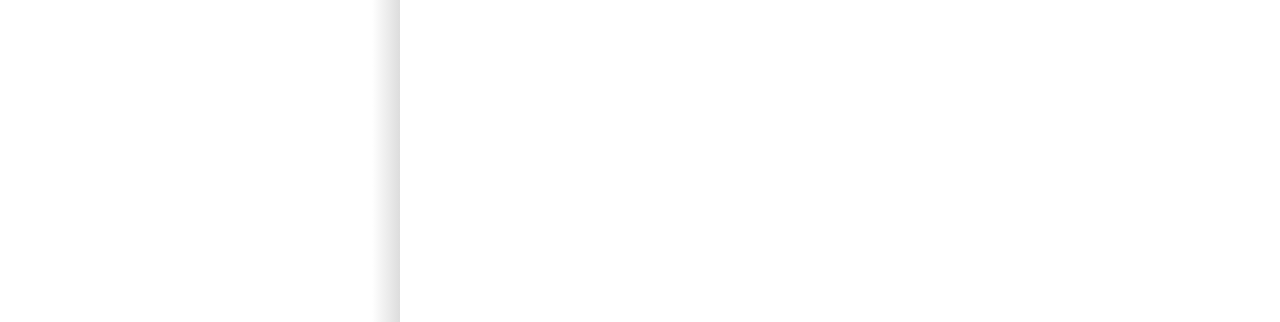
==== commit e9add774: "third commit" ====
--- a/CursoHTML-aula6_/CursoHTML-aula6/adonisInstalation.html
+++ b/CursoHTML-aula6_/CursoHTML-aula6/adonisInstalation.html
@@ -238,9 +238,87 @@
                     </table>
               </div>
               <div class = "paragrafo">
-                <p>Make sure to add the <code>npm</code> system-wide <code>node_modules/.bin</code></p>
-                <p>directory to your <code>$PATH</code> to be able to access the installed binary></p>
-              </div>
+                <p class = "bigP">Make sure to add the <code>npm</code> system-wide <code>node_modules/.bin</code>
+                directory to your <code>$PATH</code> to be able to access the installed binary></p>
+              </div>
+              <div class = "paragrafo">
+                  <p class="bigP">Once installed, you can use the <code>adonis new</code>
+                  command  to create fresh installations of AdonisJs.</p>
+              </div>
+              <div class = "paragrafo">
+                  <p class="bigP">For example, to create a new application called <code>yardstick</code>, simply:
+                  </p>
+              </div>
+              <div class = "admonitionblock">
+              <table>
+                <tbody>
+                  <tr>
+                    <td> <i>> adonis new yardstick</i></td>
+                  </tr>
+                </tbody>
+              </table>
+              </div>
+              <div class = "paragrafoNote">
+                <p>#Note:</p>
+              </div>
+              <div class = "admonitionblock" >
+                <table>
+                  <tbody>
+                    <tr>
+                      <td><p class = "bigP">By default the <a href="#">fullstack blueprint</a> is cloned from Github. 
+                        You can customize this by using the option <code>--api--only</code> or  <code>--slin</code>.
+                      </p></td>                      
+                    </tr>
+                    <tr>
+                        <td><p class="bigP">You can also specify your own blueprint by using the option 
+                          <code> --blueprint = < github-org/repo > </code>
+                        </p></td>
+                    </tr>
+                  </tbody>
+                </table>
+              </div>
+            </div>
+            <div class="sect2">
+              <h3 class="viaGit">Via Git</h3>
+              <div class="paragrafo">
+                <p style="margin-left: 4%"> Alternatively, you can use <code>git</code> directly to fetch our boilerplates:</p>
+              </div>
+              <div class="githubLine">
+                <p class="comentarios"># Fullstack</p>
+                <p> > git clone --dissociate https://github.com/adonisjs/adonis-fullstack-app</p>
+                <p></p>
+                <p class="comentarios"># API</p>
+                <P> > git clone --dissociate https://github.com/adonisjs/adonis-api-app</P>
+                <p class="comentarios"># Slim</p>
+                <p> > git clone --dissociate https://github.com/adonisjs/adonis-slim-app</p>
+              </div>
+              <div class="paragrafo">
+                  <p style="margin-left: 4%">After cloning a boilerplate, intall all dependencies by running <code>npm install</code> .</p>
+              </div>
+            </div>
+          </div>
+          <div class="select1">
+            <h2 class="systemReq">Serving the application</h2>
+            <div class="paragrafo">
+              <p class="bigP">Once the installation process has completed, you can <i>cd</i>
+              into your new application directoryand run the following command to start HTTP Server:
+              </p>
+            </div>
+            <div class="admonitionblock">
+              <table>
+                <tbody>
+                  <tr>
+                    <td>
+                      <code>adonis server --dev</code>
+                    </td>
+                  </tr>
+                </tbody>
+              </table>
+            </div>
+            <div class="paragrafo">
+              <p class="bigP"> This command starts the server port defined insite the root <code>.env</code>
+              file.
+              </p>
             </div>
           </div>
         </div>
--- a/CursoHTML-aula6_/CursoHTML-aula6/adonis.css
+++ b/CursoHTML-aula6_/CursoHTML-aula6/adonis.css
@@ -319,3 +319,31 @@
 .select1 .sect2 .h3 {
   text-align: center;
 }
+.paragrafo .bigP {
+  margin-left: 26%;
+  text-align: justify;
+}
+.paragrafoNote {
+  text-align: center;
+  color: #454f5b;
+  font-weight: 500;
+  line-height: 1.6;
+  margin-bottom: 25px;
+  font-size: 1.15rem;
+  font-family: "lato", sans-serif;
+  margin-top: 4%;
+  margin-right: 17%;
+}
+.viaGit {
+  font-family: "effra", sans-serif;
+  color: #001728;
+  font-size: 24px;
+  text-align: center;
+  margin-right: 12%;
+}
+.githubLine {
+  margin-left: 41%;
+}
+.githubLine .comentarios {
+  color: #454f5b;
+}
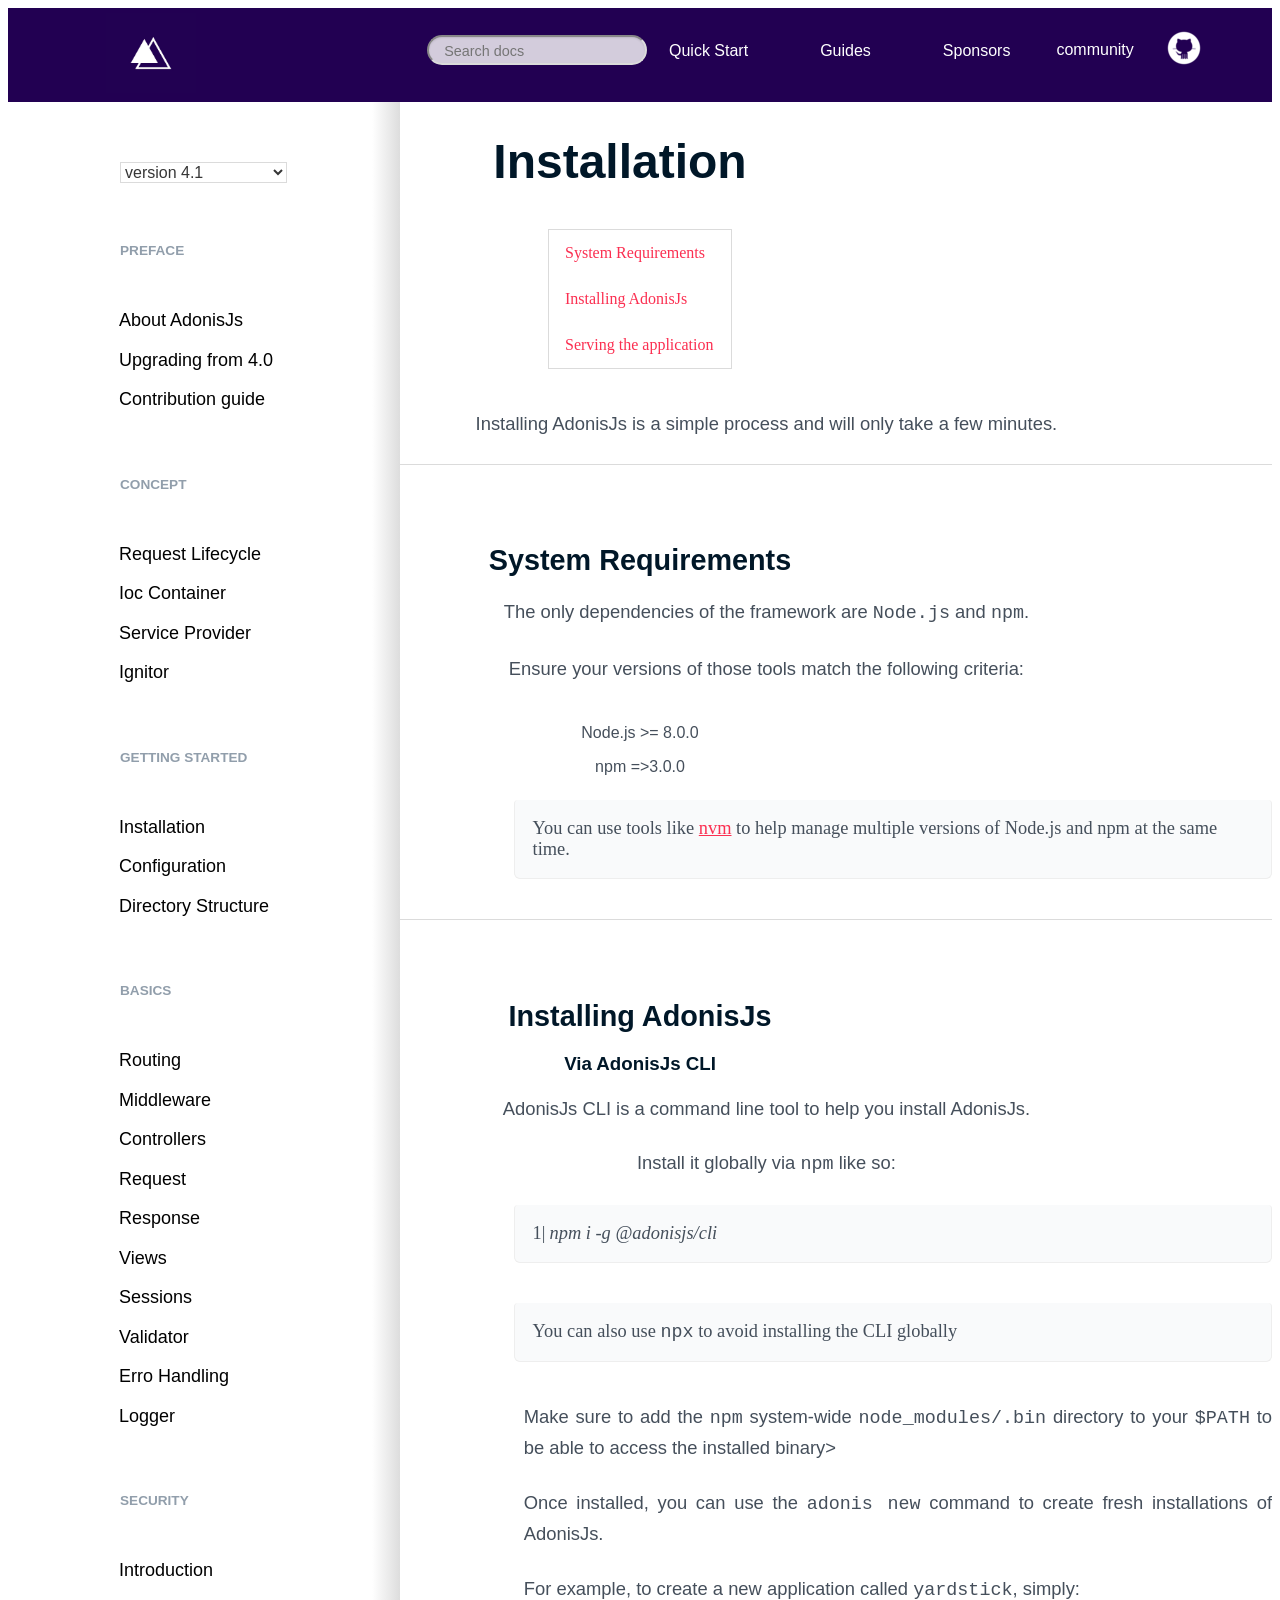
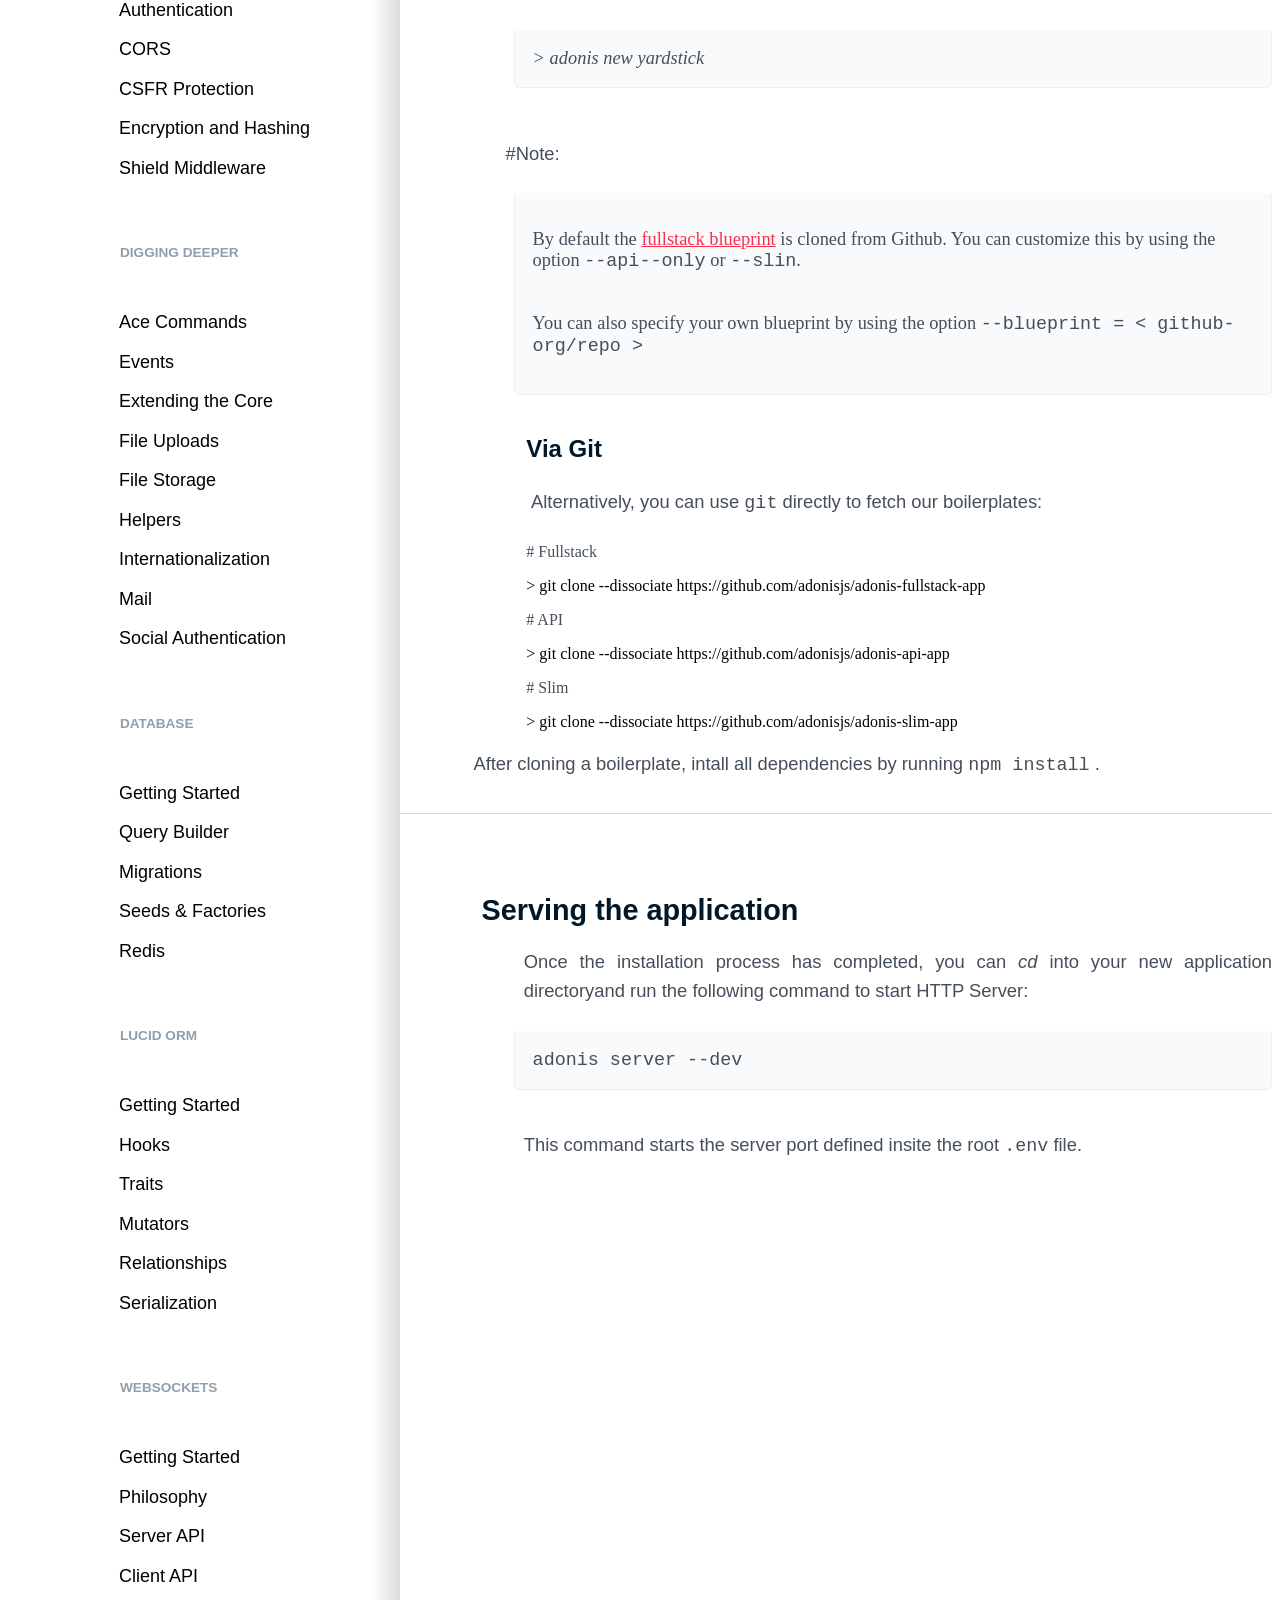
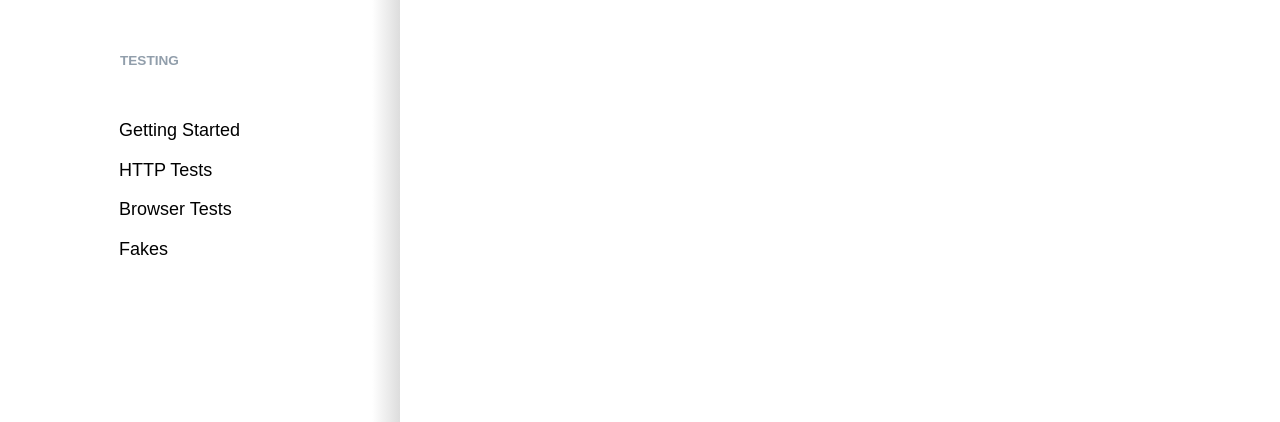
==== commit 68d8fb4f: "commit size" ====
--- a/CursoHTML-aula6_/CursoHTML-aula6/adonisInstalation.html
+++ b/CursoHTML-aula6_/CursoHTML-aula6/adonisInstalation.html
@@ -44,7 +44,7 @@
       <!-- conteudo da parte de cima e lateral da pagina -->
       <div class="title-wrapper">
 
-        <div class="sidenav" class="countainer" style="min-height:100%; height: 5000px; position: absolute" >
+        <div class="sidenav" class="countainer" style="min-height:100%; height: 3500px; position: absolute" >
               <select class="select">
                 <option value="version4.1">version 4.1</option>
                 <option value="version4.0">version 4.0</option>
